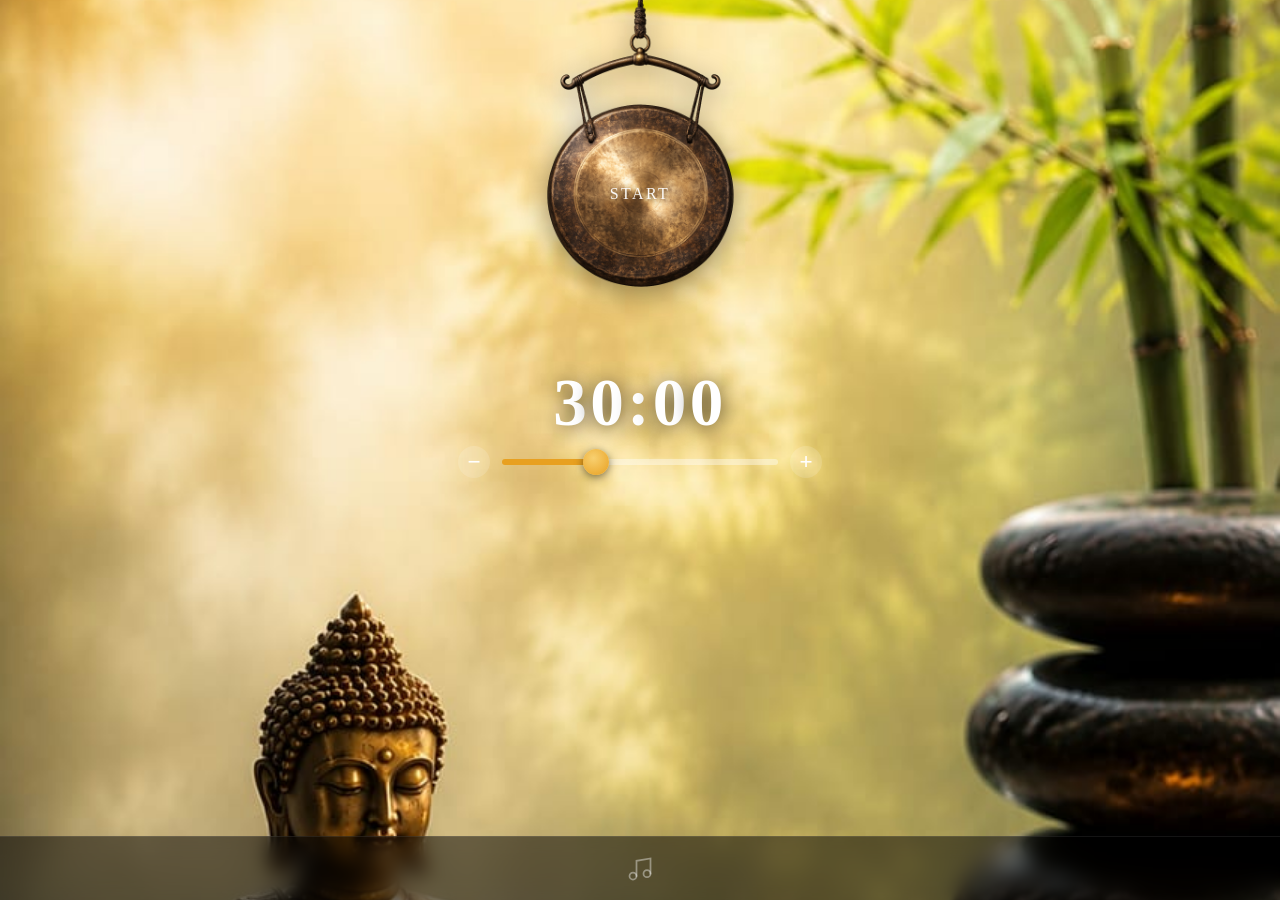
==== index.html @ 26ab7479 "v1.62: Bergmodus verfeinert – Gong-Enthüllung, Sterne-Gradient, Umbenennung zu Erwachen - Gong im Be" ====
<!DOCTYPE html>
<html lang="de">
<head>
  <meta charset="UTF-8">
  <style>html,body{background:#000}</style>
  <meta name="viewport" content="width=device-width, initial-scale=1.0, viewport-fit=cover, user-scalable=no">
  <title>Augenblick</title>
  <!-- PWA -->
  <link rel="manifest" href="manifest.json">
  <meta name="apple-mobile-web-app-capable" content="yes">
  <meta name="apple-mobile-web-app-status-bar-style" content="black">
  <meta name="apple-mobile-web-app-title" content="Augenblick">
  <link rel="apple-touch-icon" href="icon-1024.png">
  <link rel="preload" as="image" href="background.jpg">
  <link rel="preload" as="image" href="berglandschaft_0.1.jpg">
  <meta name="theme-color" content="#1a1a1a">
  <meta name="color-scheme" content="dark">
  <link rel="preconnect" href="https://fonts.googleapis.com">
  <link rel="preconnect" href="https://fonts.gstatic.com" crossorigin>
  <link href="https://fonts.googleapis.com/css2?family=Merriweather:wght@700&display=swap" rel="stylesheet">
  <link rel="stylesheet" href="style.css">
</head>
<body>

  <!-- Hintergrundbild: eigenes Element, Höhe per JS auf screen.height fixiert -->
  <div id="app-bg" aria-hidden="true"></div>

  <!-- Berg-Nacht-Overlay: liegt über dem Hintergrundbild, wird per JS mit Timer aufgehellt -->
  <div id="berg-overlay" aria-hidden="true"></div>
  <!-- Berg-Sterne: eingeblendet zu Beginn, verblassen im Verlauf -->
  <div id="berg-stars" aria-hidden="true"></div>

  <!-- Buddha-Lächeln: blendet über app-bg ein, liegt unter dem Dimm-Overlay -->
  <div id="bg-smile" aria-hidden="true"></div>

  <!-- Dimm-Overlay -->
  <div id="overlay"></div>

  <!-- Buddha-Aura: liegt über dem Dimm-Overlay, leuchtet auch im Dunkeln -->
  <div id="buddha-aura" aria-hidden="true"></div>

  <!-- Menü: Audio-Dateien laden -->
  <div id="audio-menu" class="hidden">
    <div class="menu-content">
      <button id="close-menu" class="menu-close-x" aria-label="Schließen">✕</button>
      <h2>Gong-Sound wählen</h2>
      <p class="menu-hint">Lade deine eigene MP3-Datei</p>
      <label class="upload-btn">
        <input type="file" id="audio-file-input" accept="audio/*">
        MP3 auswählen
      </label>
      <div id="current-audio-name">Kein Klang gewählt</div>
      <button class="demo-btn klang-btn" data-file="Sounds/Klangschale Morgenstern.mp3" data-label="Klangschale Morgenstern">Klangschale Morgenstern</button>
      <button class="demo-btn klang-btn" data-file="Sounds/Klangschale Mittagspause.mp3" data-label="Klangschale Mittagspause">Klangschale Mittagspause</button>
      <button class="demo-btn klang-btn" data-file="Sounds/Klangschale Abendrot.mp3" data-label="Klangschale Abendrot">Klangschale Abendrot</button>
      <div id="ios-mute-hint" style="display:none; background:#2a1f0a; border:1.5px solid #b47832; border-radius:10px; padding:10px 14px; font-size:12px; color:#e8c87a; line-height:1.5; margin-top:12px;">
        📱 <strong>iPhone-Nutzer:</strong> Der seitliche Stummschalter muss <strong>ausgeschaltet</strong> sein (kein orangefarbener Streifen) – sonst ist kein Ton zu hören.
      </div>
      <hr class="menu-divider">
      <h2>Abdunkelung</h2>
      <p class="menu-hint">Dunkelt das Display nach dem Start automatisch ab. Antippen hellt es wieder auf.</p>
      <div id="dim-section">
        <div class="dim-slider-row">
          <span class="dim-end-label">Keine</span>
          <input type="range" id="dim-slider" min="0" max="95" value="85" step="5">
          <span class="dim-end-label">Sehr dunkel</span>
        </div>
        <p id="dim-level-label">Stark</p>
      </div>
      <div id="flicker-section">
        <hr class="menu-divider">
        <label class="flicker-toggle">
          <input type="checkbox" id="flicker-checkbox">
          <span>Lebendige Flamme <span style="font-style:normal">🕯️</span></span>
        </label>
      </div>
      <hr class="menu-divider">
      <label class="flicker-toggle">
        <input type="checkbox" id="zgong-checkbox">
        <span>Zwischen-Gong <span style="font-style:normal">🔔</span></span>
      </label>
      <div id="zgong-slider-section" class="hidden">
        <div class="dim-slider-row">
          <span class="dim-end-label">1 Min</span>
          <input type="range" id="zgong-slider" min="1" max="39" value="20" step="1">
          <span class="dim-end-label" id="zgong-max-label">39 Min</span>
        </div>
        <p id="zgong-value-label">nach 20 Minuten</p>
      </div>
      <hr class="menu-divider">
      <h2>Hintergrund</h2>
      <p class="menu-hint">Hintergrund wählen</p>
      <div id="bg-color-picker">
        <button class="bg-swatch" data-bg="buddha">
          <span class="bg-swatch-color" style="background:url('background.jpg') center/cover"></span>
          <span class="bg-swatch-label">Buddha</span>
        </button>
        <button class="bg-swatch" data-bg="berg">
          <span class="bg-swatch-color" style="background:url('berglandschaft_0.1.jpg') center/cover"></span>
          <span class="bg-swatch-label">Erwachen</span>
        </button>
        <button class="bg-swatch" data-bg="schwarz">
          <span class="bg-swatch-color" style="background:#000"></span>
          <span class="bg-swatch-label">Schwarz</span>
        </button>
        <button class="bg-swatch" data-bg="sehr-dunkel">
          <span class="bg-swatch-color" style="background:#111"></span>
          <span class="bg-swatch-label">Sehr dunkel</span>
        </button>
        <button class="bg-swatch" data-bg="dunkelgrau">
          <span class="bg-swatch-color" style="background:#222"></span>
          <span class="bg-swatch-label">Dunkelgrau</span>
        </button>
        <button class="bg-swatch" data-bg="dunkelblau">
          <span class="bg-swatch-color" style="background:#0a1828"></span>
          <span class="bg-swatch-label">Dunkelblau</span>
        </button>
        <button class="bg-swatch" data-bg="dunkelgruen">
          <span class="bg-swatch-color" style="background:#0d3510"></span>
          <span class="bg-swatch-label">Dunkelgrün</span>
        </button>
        <button class="bg-swatch" data-bg="grasgruen">
          <span class="bg-swatch-color" style="background:#246e1c"></span>
          <span class="bg-swatch-label">Grasgrün</span>
        </button>
        <button class="bg-swatch" data-bg="warmes-gelb">
          <span class="bg-swatch-color" style="background:#c8a400"></span>
          <span class="bg-swatch-label">Warmes Gelb</span>
        </button>
      </div>
      <hr class="menu-divider">
      <button id="update-btn" onclick="checkForUpdate()" class="update-btn">🔄 Auf Update prüfen</button>
      <div id="update-status"></div>
      <div id="app-version"></div>
      <div id="app-imprint">© Tinnituspraxis Seedorf · Ahrensburg</div>
    </div>
  </div>

  <!-- Schallwelle (Farbmodus) -->
  <div class="welle" id="w0"></div>

  <!-- Flammen-Schein (sanftes Pulsieren um das Teelicht) -->
  <div id="flame-glow"></div>

  <!-- Flammen-Flackern (kleines Element direkt auf der Kerzenflamme) -->
  <div id="flame-flicker"></div>

  <!-- Berg-Tap-Layer: fängt alle Taps im Bergmodus ab (Gong ein-/ausblenden) -->
  <div id="berg-tap-layer"></div>

  <!-- Gong: eigenes fixed-Element, damit z-index beim Zwischen-Gong über Overlay gehoben werden kann -->
  <div id="gong-container">
    <div id="gong-cord-left" class="cord"></div>
    <div id="gong-cord-right" class="cord"></div>
    <div id="gong" title="Tippen zum Starten">
      <span id="gong-label">START</span>
    </div>
  </div>

  <!-- Hauptbereich -->
  <main>

    <!-- Timer + Slider – wird per JS zwischen Gong und Nav zentriert -->
    <div id="timer-area">
      <div id="timer-row">
        <div id="timer-spacer"></div>
        <div id="timer-display">
          <span id="timer-text">40:00</span>
        </div>
        <div id="zgong-display" class="hidden">
          <span id="zgong-time">--:--</span>
        </div>
      </div>
      <div id="controls">
        <div class="slider-row">
          <button class="adj-btn" id="minus-btn">−</button>
          <input type="range" id="duration-slider" min="1" max="90" value="40">
          <button class="adj-btn" id="plus-btn">+</button>
        </div>
      </div>
    </div>

  </main>

  <!-- Navigation -->
  <nav id="bottom-nav">
    <button class="nav-btn" id="nav-audio" title="Sound &amp; Abdunkelung">
      <svg viewBox="0 0 24 24"><path d="M9 18V5l12-2v13" stroke="currentColor" stroke-width="1.5" fill="none" stroke-linecap="round"/><circle cx="6" cy="18" r="3" stroke="currentColor" stroke-width="1.5" fill="none"/><circle cx="18" cy="16" r="3" stroke="currentColor" stroke-width="1.5" fill="none"/></svg>
    </button>
  </nav>

  <script src="app.js"></script>
  <script>
    if ('serviceWorker' in navigator) {
      navigator.serviceWorker.register('./sw.js');
    }
  </script>
</body>
</html>
---- style.css ----
html {
  min-height: 100%;
  background-color: #1a1a1a;
  color-scheme: dark;
  overscroll-behavior: none;
}

/* Hintergrundbild: position:fixed, Höhe per JS auf window.screen.height fixiert.
   Dadurch bleibt der Hintergrund stabil wenn Android-Statusbar kurz erscheint. */
#app-bg {
  position: fixed;
  top: 0;
  left: 0;
  width: 100%;
  z-index: 0;
  background: url('background.jpg') center center / cover no-repeat #1a1a1a;
}

/* Berg-Sonnenaufgang: Nacht-Overlay über dem Hintergrundbild */
#berg-overlay {
  position: fixed;
  top: 0; left: 0;
  width: 100%; height: 100%;
  background: #000d18;
  opacity: 0;
  pointer-events: none;
  z-index: 0;
  display: none;
  transition: opacity 1.2s ease;
}

#berg-stars {
  position: fixed;
  top: 0; left: 0;
  width: 100%; height: 100%;
  pointer-events: none;
  z-index: 0;
  opacity: 0;
  display: none;
}

#berg-tap-layer {
  display: none;
  position: fixed;
  inset: 0;
  z-index: 2;
  pointer-events: auto;
}

.berg-star {
  position: absolute;
  background: #fff;
  border-radius: 50%;
}

* {
  margin: 0;
  padding: 0;
  box-sizing: border-box;
  -webkit-tap-highlight-color: transparent;
}

body {
  font-family: 'Georgia', serif;
  background-color: #1a1a1a;
  color: #fff;
  height: 100dvh;
  overflow: hidden;
  display: flex;
  flex-direction: column;
  position: relative;
  user-select: none;
}

/* Buddha-Lächeln: liegt knapp über app-bg, unter dem Overlay */
#bg-smile {
  position: fixed;
  top: 0;
  left: 0;
  width: 100%;
  z-index: 0;
  background: url('background_laecheln_v0.4.jpg') center center / cover no-repeat;
  opacity: 0;
  transition: opacity 1.5s ease-in-out;
  pointer-events: none;
}

/* Buddha-Aura: goldener Heiligenschein, liegt unter dem Overlay (wird mitgedimmt) */
#buddha-aura {
  position: fixed;
  left: var(--aura-x, 28%);
  top: var(--aura-y, 59%);
  width: var(--aura-size, 180px);
  height: var(--aura-size, 180px);
  transform: translate(-50%, -50%);
  border-radius: 50%;
  background: radial-gradient(circle,
    transparent               0%,
    transparent              40%,
    rgba(255, 230, 80, 0.09) 45%,
    rgba(255, 220, 70, 0.40) 50%,
    rgba(255, 210, 60, 0.69) 55%,
    rgba(255, 200, 50, 0.63) 60%,
    rgba(255, 185, 35, 0.29) 68%,
    rgba(255, 170, 25, 0.09) 77%,
    transparent              88%);
  -webkit-mask-image: linear-gradient(to bottom,
    black             0%,
    black            58%,
    rgba(0,0,0,0.20) 78%,
    transparent      92%);
  mask-image: linear-gradient(to bottom,
    black             0%,
    black            58%,
    rgba(0,0,0,0.20) 78%,
    transparent      92%);
  mix-blend-mode: screen;
  pointer-events: none;
  z-index: 49;
  opacity: 0;
  transition: opacity 1.5s ease-in-out;
}

/* Flammen-Schein: liegt zwischen Hintergrund und Inhalt, pulsiert sanft */
#flame-glow {
  position: fixed;
  left: var(--flame-x, 50%);
  top: var(--flame-y, 50%);
  width: var(--flame-size, 240px);
  height: var(--flame-size, 240px);
  border-radius: 50%;
  background: radial-gradient(circle,
    rgba(255, 190, 100, var(--flame-a1, 0.48)) 0%,
    rgba(255, 160, 70, var(--flame-a2, 0.26)) 35%,
    rgba(255, 130, 50, 0.0) 70%);
  pointer-events: none;
  z-index: 0;
  mix-blend-mode: screen;
  animation: flame-pulse 6.5s ease-in-out infinite;
  will-change: opacity, transform;
}

@keyframes flame-pulse {
  0%   { opacity: 0.55; transform: translate(-50%, -50%) scale(1); }
  18%  { opacity: 0.72; transform: translate(-50%, -50%) scale(1.05); }
  37%  { opacity: 0.50; transform: translate(-50%, -50%) scale(0.98); }
  56%  { opacity: 0.68; transform: translate(-50%, -50%) scale(1.03); }
  74%  { opacity: 0.55; transform: translate(-50%, -50%) scale(1); }
  88%  { opacity: 0.65; transform: translate(-50%, -50%) scale(1.02); }
  100% { opacity: 0.55; transform: translate(-50%, -50%) scale(1); }
}

/* Flackernde Kerzenflamme – kleines Element direkt über der Flamme im Bild */
.flicker-toggle {
  display: flex;
  align-items: center;
  gap: 10px;
  color: rgba(212,168,83,0.75);
  font-size: 0.85rem;
  font-style: italic;
  cursor: pointer;
  letter-spacing: 0.05em;
}
.flicker-toggle input[type="checkbox"] {
  width: 18px;
  height: 18px;
  accent-color: #d4a853;
  cursor: pointer;
  flex-shrink: 0;
}

#flame-flicker.hidden { display: none; }

/* Ankerpunkt = Fuß der Flamme, Größe 0 */
#flame-flicker {
  position: fixed;
  left: var(--flame-x, 50%);
  top: var(--flame-y, 50%);
  width: 0;
  height: 0;
  pointer-events: none;
  z-index: 1;
}

/* Flamme wächst von unten nach oben – Fuß bleibt fix */
#flame-flicker::before {
  content: '';
  position: absolute;
  bottom: 0;
  left: 0;
  width: 14px;
  height: 30px;
  transform-origin: bottom center;
  background: radial-gradient(ellipse at 50% 85%,
    rgba(255,245,180,1.00)  0%,
    rgba(255,190, 60, 0.95) 30%,
    rgba(255,110, 10, 0.60) 62%,
    transparent            100%);
  border-radius: 50% 50% 30% 30%;
  filter: blur(1px);
  animation:
    flicker-move 1.8s ease-in-out infinite alternate,
    flicker-fade 2.3s ease-in-out infinite alternate;
  will-change: transform, opacity;
}

@keyframes flicker-move {
  0%   { transform: translateX(-50%) rotate(-1.5deg) scaleY(0.95); }
  18%  { transform: translateX(-50%) rotate( 1.0deg) scaleY(1.04); }
  36%  { transform: translateX(-50%) rotate(-1.0deg) scaleY(0.97); }
  54%  { transform: translateX(-50%) rotate( 1.5deg) scaleY(1.05); }
  72%  { transform: translateX(-50%) rotate(-0.5deg) scaleY(0.94); }
  100% { transform: translateX(-50%) rotate( 1.0deg) scaleY(1.02); }
}

@keyframes flicker-fade {
  0%   { opacity: 0.60; }
  25%  { opacity: 1.00; }
  55%  { opacity: 0.65; }
  80%  { opacity: 0.95; }
  100% { opacity: 0.70; }
}

/* Dimm-Overlay */
#overlay {
  position: fixed;
  inset: 0;
  background: #000;
  z-index: 50;
  cursor: pointer;
  opacity: 0;
  pointer-events: none;
  transition-property: opacity;
  transition-timing-function: ease;
  transition-duration: 3s;
}

/* Audio-Menü */
#audio-menu {
  position: fixed;
  top: -15px;
  left: 0;
  right: 0;
  bottom: 0;
  padding-top: 15px;
  background: rgba(0,0,0,0.85);
  z-index: 100;
  display: flex;
  align-items: center;
  justify-content: center;
}
#audio-menu.hidden { display: none; }

.menu-content,
.menu-content button,
.menu-content input,
.menu-content label {
  font-family: 'Georgia', serif;
}

.menu-close-x {
  position: absolute;
  top: 12px;
  right: 16px;
  background: none;
  border: none;
  color: rgba(255,255,255,0.5);
  font-size: 1.2rem;
  cursor: pointer;
  line-height: 1;
  padding: 4px 8px;
}
.menu-close-x:hover { color: rgba(255,255,255,0.85); }

.menu-content {
  position: relative;
  background: linear-gradient(180deg, #2a3a2a, #1a2a1a);
  border: 1px solid rgba(180,120,50,0.35);
  border-radius: 16px;
  padding: 32px 28px;
  width: 85%;
  max-width: 360px;
  max-height: 88vh;
  overflow-y: auto;
  -webkit-overflow-scrolling: touch;
  text-align: center;
  display: flex;
  flex-direction: column;
  gap: 14px;
}
.menu-content h2 {
  color: #d4a853;
  font-size: 1.15rem;
  font-weight: 400;
  letter-spacing: 0.18em;
  text-transform: uppercase;
}
.menu-hint {
  color: rgba(255,255,255,0.55);
  font-size: 0.85rem;
  font-style: italic;
  margin-top: -6px;
}

/* Einheitlicher Button-Stil */
.menu-btn,
.upload-btn,
.demo-btn {
  display: block;
  background: rgba(180,120,50,0.18);
  border: 1px solid rgba(180,120,50,0.45);
  color: #d4a853;
  padding: 12px 14px;
  border-radius: 10px;
  cursor: pointer;
  font-size: 0.95rem;
  letter-spacing: 0.05em;
  transition: background 0.2s, border-color 0.2s;
}
.menu-btn:active,
.upload-btn:active,
.demo-btn:active {
  background: rgba(180,120,50,0.32);
  border-color: rgba(180,120,50,0.7);
}
.demo-btn.selected {
  background: rgba(180,120,50,0.45);
  border-color: rgba(212,168,83,0.9);
  color: #f4d488;
  box-shadow: inset 0 1px 4px rgba(0,0,0,0.4);
}
.update-btn {
  display: block;
  width: 100%;
  background: rgba(180,120,50,0.12);
  border: 1px solid rgba(180,120,50,0.35);
  color: #c49a45;
  padding: 10px 14px;
  border-radius: 10px;
  cursor: pointer;
  font-size: 0.88rem;
  font-family: 'Georgia', serif;
  margin-top: 4px;
}
.update-btn:disabled { opacity: 0.5; }
#update-status {
  text-align: center;
  font-size: 0.78rem;
  color: rgba(255,255,255,0.55);
  min-height: 18px;
  margin: 6px 0 4px;
}
#app-version {
  text-align: center;
  font-size: 0.7rem;
  color: rgba(255,255,255,0.28);
  margin-top: 14px;
  letter-spacing: 0.5px;
}
#app-imprint {
  text-align: center;
  font-size: 0.75rem;
  color: rgba(255,255,255,0.28);
  margin-top: 4px;
  letter-spacing: 0.3px;
}
.upload-btn input { display: none; }

#current-audio-name {
  color: rgba(255,255,255,0.5);
  font-size: 0.82rem;
  font-style: italic;
  margin-top: -4px;
}

.close-btn {
  background: none;
  border: none;
  color: rgba(255,255,255,0.45);
  padding: 8px;
  cursor: pointer;
  font-size: 0.85rem;
  letter-spacing: 0.15em;
  text-transform: uppercase;
  margin-top: 4px;
}

.menu-divider {
  border: none;
  border-top: 1px solid rgba(180,120,50,0.15);
  margin: 8px 0 4px;
}

.dim-slider-row {
  display: flex;
  align-items: center;
  gap: 12px;
}

.dim-end-label {
  font-size: 0.75rem;
  color: rgba(255,255,255,0.45);
  white-space: nowrap;
  flex-shrink: 0;
  letter-spacing: 0.05em;
}

.dim-slider-row input[type="range"] {
  flex: 1;
}

#dim-level-label {
  text-align: center;
  font-size: 0.85rem;
  color: rgba(212,168,83,0.75);
  font-style: italic;
  margin-top: -4px;
  letter-spacing: 0.05em;
}

/* Hauptbereich */
main {
  position: fixed;
  inset: 0;
  z-index: 1;
  pointer-events: none;
}

/* Gong – eigenes fixed-Element, z-index steuerbar für Zwischen-Gong-Swing */
#gong-container {
  position: fixed;
  top: 0;
  left: 50%;
  transform: translateX(-50%);
  display: flex;
  justify-content: center;
  perspective: 800px;
  pointer-events: none;
  z-index: 1;
}

.cord { display: none; }

#gong {
  position: relative;
  height: var(--gong-height, min(360px, 40dvh));
  width: var(--gong-width, min(312px, 34.7dvh));
  background: url('gong.png') center center / contain no-repeat;
  cursor: pointer;
  pointer-events: auto;
  transform-origin: top center;
  filter: drop-shadow(0 6px 14px rgba(0,0,0,0.4));
  perspective: 600px;
}

/* Label sitzt mittig auf der Scheibe (54% = visuelle Scheibenmitte, skaliert mit Gonghöhe) */
#gong-label {
  position: absolute;
  top: 54%;
  left: 50%;
  transform: translate(-50%, -50%);
  color: rgba(255,255,255,0.95);
  font-size: 1rem;
  letter-spacing: 0.15em;
  font-weight: 300;
  text-shadow: 0 1px 6px rgba(0,0,0,0.9);
}

@keyframes gong-swing {
  0%   { transform: rotateX(0deg);     animation-timing-function: ease-in; }
  13%  { transform: rotateX(-18deg);   animation-timing-function: ease-in-out; }
  28%  { transform: rotateX(13deg);    animation-timing-function: ease-in-out; }
  43%  { transform: rotateX(-9deg);    animation-timing-function: ease-in-out; }
  56%  { transform: rotateX(6deg);     animation-timing-function: ease-in-out; }
  67%  { transform: rotateX(-4deg);    animation-timing-function: ease-in-out; }
  76%  { transform: rotateX(2.5deg);   animation-timing-function: ease-in-out; }
  84%  { transform: rotateX(-1.5deg);  animation-timing-function: ease-in-out; }
  90%  { transform: rotateX(0.8deg);   animation-timing-function: ease-in-out; }
  95%  { transform: rotateX(-0.4deg);  animation-timing-function: ease-out; }
  98%  { transform: rotateX(0.1deg);   animation-timing-function: ease-out; }
  100% { transform: rotateX(0deg); }
}
#gong.swinging {
  animation: gong-swing 4.5s linear forwards;
}

/* Timer-Area: wird per JS zwischen Gong-Unterkante und Buddha-Kopf positioniert */
#timer-area {
  position: absolute;
  left: 0;
  right: 0;
  display: flex;
  flex-direction: column;
  align-items: center;
  justify-content: flex-start;
  padding-top: 4px;
  pointer-events: none;
  z-index: 2;
}

#timer-display {
  text-align: center;
  pointer-events: none;
}
#timer-text {
  font-size: 4.2rem;
  font-weight: 700;
  letter-spacing: 0.05em;
  color: #fff;
  text-shadow: 0 2px 20px rgba(0,0,0,0.7);
}

body.ios #timer-text .digit {
  display: inline-block;
  width: 0.70em;
  text-align: center;
  font-variant-numeric: lining-nums tabular-nums;
  vertical-align: top;
  font-family: 'Merriweather', Georgia, serif;
  font-weight: 700;
}

body.ios #timer-text .colon {
  display: inline-block;
  width: 0.40em;
  text-align: center;
}

/* Zwischen-Gong-Timer iOS: gleiche Fixbreiten-Logik */
body.ios #zgong-time .digit {
  display: inline-block;
  width: 0.70em;
  text-align: center;
  font-variant-numeric: lining-nums tabular-nums;
  vertical-align: top;
}

body.ios #zgong-time .colon {
  display: inline-block;
  width: 0.38em;
  text-align: center;
}

/* Controls – direkt unter dem Timer, fadet bei Meditation aus */
#controls {
  width: 85%;
  max-width: 380px;
  padding: 0 8px;
  pointer-events: auto;
  margin-top: 4px;
  transition: opacity 0.6s ease;
}

.control-row {
  display: flex;
  align-items: center;
  margin-bottom: 12px;
}
.control-label {
  font-size: 0.75rem;
  letter-spacing: 0.12em;
  color: rgba(255,255,255,0.85);
}

.slider-row {
  display: flex;
  align-items: center;
  gap: 12px;
}

.adj-btn {
  width: 32px;
  height: 32px;
  border-radius: 50%;
  background: rgba(255,255,255,0.15);
  border: none;
  color: #fff;
  font-size: 1.4rem;
  cursor: pointer;
  display: flex;
  align-items: center;
  justify-content: center;
  flex-shrink: 0;
  transition: background 0.2s;
}
.adj-btn:active { background: rgba(255,255,255,0.3); }

input[type="range"] {
  flex: 1;
  -webkit-appearance: none;
  height: 6px;
  background: linear-gradient(90deg, #e8a020 var(--progress, 43%), rgba(255,255,255,0.4) var(--progress, 43%));
  border-radius: 3px;
  outline: none;
}
input[type="range"]::-webkit-slider-thumb {
  -webkit-appearance: none;
  width: 26px;
  height: 26px;
  border-radius: 50%;
  background: radial-gradient(circle at 40% 35%, #f8d070, #e8a020);
  box-shadow: 0 2px 8px rgba(0,0,0,0.5);
  cursor: pointer;
}


/* Navigation */
#bottom-nav {
  position: fixed;
  bottom: 0;
  left: 0;
  right: 0;
  height: calc(64px + env(safe-area-inset-bottom));
  padding-bottom: env(safe-area-inset-bottom);
  background: rgba(0,0,0,0.5);
  backdrop-filter: blur(10px);
  border-top: 1px solid rgba(255,255,255,0.08);
  display: flex;
  align-items: center;
  justify-content: space-around;
  z-index: 10;
  transition: opacity 1.2s ease;
}

/* Während Meditation: Nav-Streifen sanft ausblenden */
body.running #bottom-nav {
  opacity: 0;
  pointer-events: none;
}

.nav-btn {
  background: none;
  border: none;
  color: rgba(255,255,255,0.4);
  cursor: pointer;
  padding: 8px;
  display: flex;
  flex-direction: column;
  align-items: center;
  gap: 4px;
  transition: color 0.2s;
}
.nav-btn svg {
  width: 28px;
  height: 28px;
}
.nav-btn.active { color: rgba(255,255,255,0.9); }
.nav-btn:active { color: #d4a853; }

/* Läuft: Slider fadet aus, Timer-Position bleibt unverändert */
body.running #controls {
  opacity: 0;
  pointer-events: none;
}

/* Zwischen-Gong: 3-Spalten-Grid damit Haupttimer immer mittig bleibt */
#timer-row {
  display: grid;
  grid-template-columns: 1fr auto 1fr;
  align-items: baseline;
  width: 100%;
}

/* Zwischen-Gong Anzeige rechts neben dem Haupttimer */
#zgong-display {
  display: inline-block;
  position: relative;
  margin-left: 16px;
}
#zgong-display.hidden { display: none; }

#zgong-time {
  display: block;
  font-family: 'Georgia', serif;
  font-size: 1.55rem;
  font-weight: 700;
  color: rgba(255,220,140,0.85);
  letter-spacing: 0.04em;
  text-shadow: 0 1px 8px rgba(0,0,0,0.6);
  white-space: nowrap;
}

/* Zwischen-Gong Menü: Slider-Sektion */
#zgong-slider-section {
  display: flex;
  flex-direction: column;
  gap: 8px;
}
#zgong-slider-section.hidden { display: none; }

#zgong-value-label {
  text-align: center;
  font-size: 0.85rem;
  color: rgba(212,168,83,0.75);
  font-style: italic;
  margin-top: -4px;
  letter-spacing: 0.05em;
}

/* Schallwelle beim Gong-Antippen (Farbmodus) */
.welle {
  position: fixed;
  border-radius: 50%;
  border: none;
  background: transparent;
  box-shadow: 0 0 10px 4px rgba(255, 220, 130, 0.32);
  filter: blur(3px);
  transform: translate(-50%, -50%) scale(1);
  opacity: 0;
  pointer-events: none;
  z-index: 10;
}

@keyframes welle-aus {
  0%   { transform: translate(-50%, -50%) scale(1);    opacity: 0.45; }
  50%  { opacity: 0.22; }
  100% { transform: translate(-50%, -50%) scale(1.55); opacity: 0; }
}

.welle.aktiv { animation: welle-aus 3.5s ease-out forwards; }

/* Gong ohne Halterung – bei einfarbigem Hintergrund */
#gong.farbmodus {
  background-image: url('gong_ohne_halter.png');
}

/* Hintergrundfarbe-Picker */
#bg-color-picker {
  display: grid;
  grid-template-columns: repeat(4, 1fr);
  gap: 8px;
}

.bg-swatch {
  display: flex;
  flex-direction: column;
  align-items: center;
  gap: 5px;
  background: none;
  border: 2px solid transparent;
  border-radius: 10px;
  padding: 6px 4px;
  cursor: pointer;
  transition: border-color 0.2s;
}

.bg-swatch-color {
  width: 44px;
  height: 44px;
  border-radius: 8px;
  border: 1px solid rgba(255,255,255,0.15);
  display: block;
  flex-shrink: 0;
}

.bg-swatch-label {
  font-size: 0.62rem;
  color: rgba(255,255,255,0.5);
  letter-spacing: 0.03em;
  text-align: center;
  line-height: 1.2;
  font-family: 'Georgia', serif;
}

.bg-swatch.selected {
  border-color: rgba(212,168,83,0.85);
}

.bg-swatch.selected .bg-swatch-label {
  color: #d4a853;
}
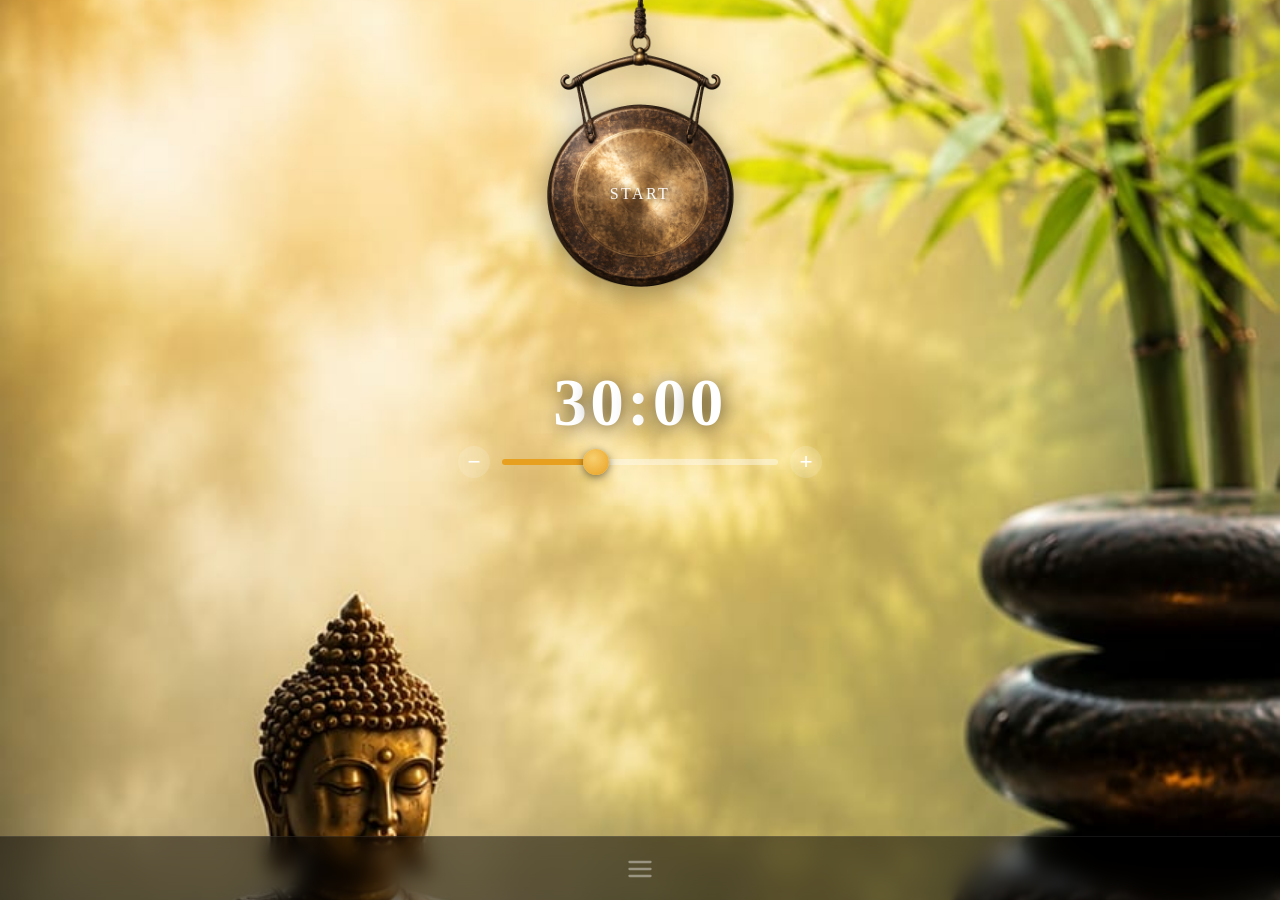
==== commit a2a82092: "v1.79: Menü-Icon auf Hamburger (drei Striche) geändert Noten-Symbol durch klassisches Hamburger-Menü" ====
--- a/index.html
+++ b/index.html
@@ -13,6 +13,7 @@
   <link rel="apple-touch-icon" href="icon-1024.png">
   <link rel="preload" as="image" href="background.jpg">
   <link rel="preload" as="image" href="berglandschaft_0.1.jpg">
+  <link rel="preload" as="image" href="meer_0.2.jpg">
   <meta name="theme-color" content="#1a1a1a">
   <meta name="color-scheme" content="dark">
   <link rel="preconnect" href="https://fonts.googleapis.com">
@@ -57,24 +58,6 @@
         📱 <strong>iPhone-Nutzer:</strong> Der seitliche Stummschalter muss <strong>ausgeschaltet</strong> sein (kein orangefarbener Streifen) – sonst ist kein Ton zu hören.
       </div>
       <hr class="menu-divider">
-      <h2>Abdunkelung</h2>
-      <p class="menu-hint">Dunkelt das Display nach dem Start automatisch ab. Antippen hellt es wieder auf.</p>
-      <div id="dim-section">
-        <div class="dim-slider-row">
-          <span class="dim-end-label">Keine</span>
-          <input type="range" id="dim-slider" min="0" max="95" value="85" step="5">
-          <span class="dim-end-label">Sehr dunkel</span>
-        </div>
-        <p id="dim-level-label">Stark</p>
-      </div>
-      <div id="flicker-section">
-        <hr class="menu-divider">
-        <label class="flicker-toggle">
-          <input type="checkbox" id="flicker-checkbox">
-          <span>Lebendige Flamme <span style="font-style:normal">🕯️</span></span>
-        </label>
-      </div>
-      <hr class="menu-divider">
       <label class="flicker-toggle">
         <input type="checkbox" id="zgong-checkbox">
         <span>Zwischen-Gong <span style="font-style:normal">🔔</span></span>
@@ -88,6 +71,23 @@
         <p id="zgong-value-label">nach 20 Minuten</p>
       </div>
       <hr class="menu-divider">
+      <label class="flicker-toggle">
+        <input type="checkbox" id="timer-dim-checkbox">
+        <span>Timeranzeige abdunkeln <span style="font-style:normal">🕐</span></span>
+      </label>
+      <p class="menu-hint" style="margin-top:4px">Timer tritt nach ein paar Sekunden zurück. Antippen hellt ihn kurz auf.</p>
+      <hr class="menu-divider">
+      <h2>Display abdunkeln</h2>
+      <p class="menu-hint">Dunkelt das Display während der Meditation ab. Antippen hellt es wieder auf.</p>
+      <div id="dim-section">
+        <div class="dim-slider-row">
+          <span class="dim-end-label">Aus</span>
+          <input type="range" id="dim-slider" min="0" max="95" value="85" step="5">
+          <span class="dim-end-label">Sehr dunkel</span>
+        </div>
+        <p id="dim-level-label">Stark</p>
+      </div>
+      <hr class="menu-divider">
       <h2>Hintergrund</h2>
       <p class="menu-hint">Hintergrund wählen</p>
       <div id="bg-color-picker">
@@ -99,6 +99,10 @@
           <span class="bg-swatch-color" style="background:url('berglandschaft_0.1.jpg') center/cover"></span>
           <span class="bg-swatch-label">Erwachen</span>
         </button>
+        <button class="bg-swatch" data-bg="meer">
+          <span class="bg-swatch-color" style="background:url('meer_0.2.jpg') center/cover"></span>
+          <span class="bg-swatch-label">Abendrot</span>
+        </button>
         <button class="bg-swatch" data-bg="schwarz">
           <span class="bg-swatch-color" style="background:#000"></span>
           <span class="bg-swatch-label">Schwarz</span>
@@ -125,8 +129,15 @@
         </button>
         <button class="bg-swatch" data-bg="warmes-gelb">
           <span class="bg-swatch-color" style="background:#c8a400"></span>
-          <span class="bg-swatch-label">Warmes Gelb</span>
-        </button>
+          <span class="bg-swatch-label">Gelb</span>
+        </button>
+      </div>
+      <div id="flicker-section">
+        <hr class="menu-divider">
+        <label class="flicker-toggle">
+          <input type="checkbox" id="flicker-checkbox">
+          <span>Lebendige Flamme <span style="font-style:normal">🕯️</span></span>
+        </label>
       </div>
       <hr class="menu-divider">
       <button id="update-btn" onclick="checkForUpdate()" class="update-btn">🔄 Auf Update prüfen</button>
@@ -145,8 +156,14 @@
   <!-- Flammen-Flackern (kleines Element direkt auf der Kerzenflamme) -->
   <div id="flame-flicker"></div>
 
-  <!-- Berg-Tap-Layer: fängt alle Taps im Bergmodus ab (Gong ein-/ausblenden) -->
+  <!-- Immersiv-Tap-Layer: fängt Taps in Berg- und Meeresmodus ab -->
   <div id="berg-tap-layer"></div>
+
+  <!-- Meer-Sonnenuntergang -->
+  <div id="meer-overlay" aria-hidden="true"></div>
+  <div id="meer-sun-wrap" aria-hidden="true"><div id="meer-aura"></div><div id="meer-sun"></div></div>
+  <div id="meer-sun-reflection" aria-hidden="true"></div>
+  <div id="meer-water-color" aria-hidden="true"></div>
 
   <!-- Gong: eigenes fixed-Element, damit z-index beim Zwischen-Gong über Overlay gehoben werden kann -->
   <div id="gong-container">
@@ -185,7 +202,7 @@
   <!-- Navigation -->
   <nav id="bottom-nav">
     <button class="nav-btn" id="nav-audio" title="Sound &amp; Abdunkelung">
-      <svg viewBox="0 0 24 24"><path d="M9 18V5l12-2v13" stroke="currentColor" stroke-width="1.5" fill="none" stroke-linecap="round"/><circle cx="6" cy="18" r="3" stroke="currentColor" stroke-width="1.5" fill="none"/><circle cx="18" cy="16" r="3" stroke="currentColor" stroke-width="1.5" fill="none"/></svg>
+      <svg viewBox="0 0 24 24"><line x1="3" y1="6" x2="21" y2="6" stroke="currentColor" stroke-width="2" stroke-linecap="round"/><line x1="3" y1="12" x2="21" y2="12" stroke="currentColor" stroke-width="2" stroke-linecap="round"/><line x1="3" y1="18" x2="21" y2="18" stroke="currentColor" stroke-width="2" stroke-linecap="round"/></svg>
     </button>
   </nav>
 
--- a/style.css
+++ b/style.css
@@ -45,6 +45,72 @@
   inset: 0;
   z-index: 2;
   pointer-events: auto;
+}
+
+#meer-overlay {
+  position: fixed;
+  inset: 0;
+  background: #000;
+  opacity: 0;
+  pointer-events: none;
+  z-index: 1;
+  display: none;
+  transition: opacity 1.2s ease;
+}
+
+/* Container schneidet die Sonne an der Horizontlinie ab (Unterkante = Horizont) */
+#meer-sun-wrap {
+  position: fixed;
+  top: 0;
+  left: 0;
+  width: 100%;
+  pointer-events: none;
+  z-index: 1;
+  display: none;
+  overflow: hidden;
+}
+
+/* Aura: großer weicher Lichthof hinter der Sonne, wächst beim Untergang */
+#meer-aura {
+  position: absolute;
+  left: 50%;
+  transform: translateX(-50%);
+  border-radius: 50%;
+  filter: blur(30px);
+  transition: bottom 1s linear, width 1s linear, height 1s linear;
+}
+
+/* Sonne: ein rundes Element, der Radial-Gradient erzeugt Ball + Glühen selbst */
+#meer-sun {
+  position: absolute;
+  left: 50%;
+  transform: translateX(-50%);
+  width: 300px;
+  height: 300px;
+  border-radius: 50%;
+  filter: blur(2px);
+  transition: bottom 1s linear;
+}
+
+/* Wasserfarb-Layer: warm orange → dunkles Weinrot unterhalb des Horizonts */
+#meer-water-color {
+  position: fixed;
+  left: 0;
+  width: 100%;
+  pointer-events: none;
+  z-index: 2;
+  display: none;
+}
+
+/* Lichtstreifen auf dem Wasser unterhalb des Horizonts */
+#meer-sun-reflection {
+  position: fixed;
+  pointer-events: none;
+  z-index: 1;
+  display: none;
+  width: 90px;
+  filter: blur(8px);
+  transform: translateX(-50%);
 }
 
 .berg-star {
@@ -728,6 +794,8 @@
 #bg-color-picker {
   display: grid;
   grid-template-columns: repeat(4, 1fr);
+  grid-auto-rows: 74px;        /* feste Reihenhöhe – alle Kästchen exakt gleich groß */
+  align-items: start;          /* Inhalt oben verankert, auch bei 2-zeiligem Label */
   gap: 8px;
 }
 
@@ -742,24 +810,31 @@
   padding: 6px 4px;
   cursor: pointer;
   transition: border-color 0.2s;
+  min-width: 0;
+  width: 100%;
+  box-sizing: border-box;
 }
 
 .bg-swatch-color {
   width: 44px;
   height: 44px;
   border-radius: 8px;
-  border: 1px solid rgba(255,255,255,0.15);
+  /* Kräftiger Rahmen: sonst verschmelzen dunkle Kästchen mit dem Hintergrund
+     und wirken kleiner als helle (Grasgrün, Gelb) */
+  border: 1px solid rgba(255,255,255,0.55);
+  box-shadow: inset 0 0 0 1px rgba(0,0,0,0.4);
   display: block;
   flex-shrink: 0;
 }
 
 .bg-swatch-label {
-  font-size: 0.62rem;
+  font-size: 0.58rem;
   color: rgba(255,255,255,0.5);
   letter-spacing: 0.03em;
   text-align: center;
-  line-height: 1.2;
+  line-height: 1.15;
   font-family: 'Georgia', serif;
+  max-width: 100%;
 }
 
 .bg-swatch.selected {
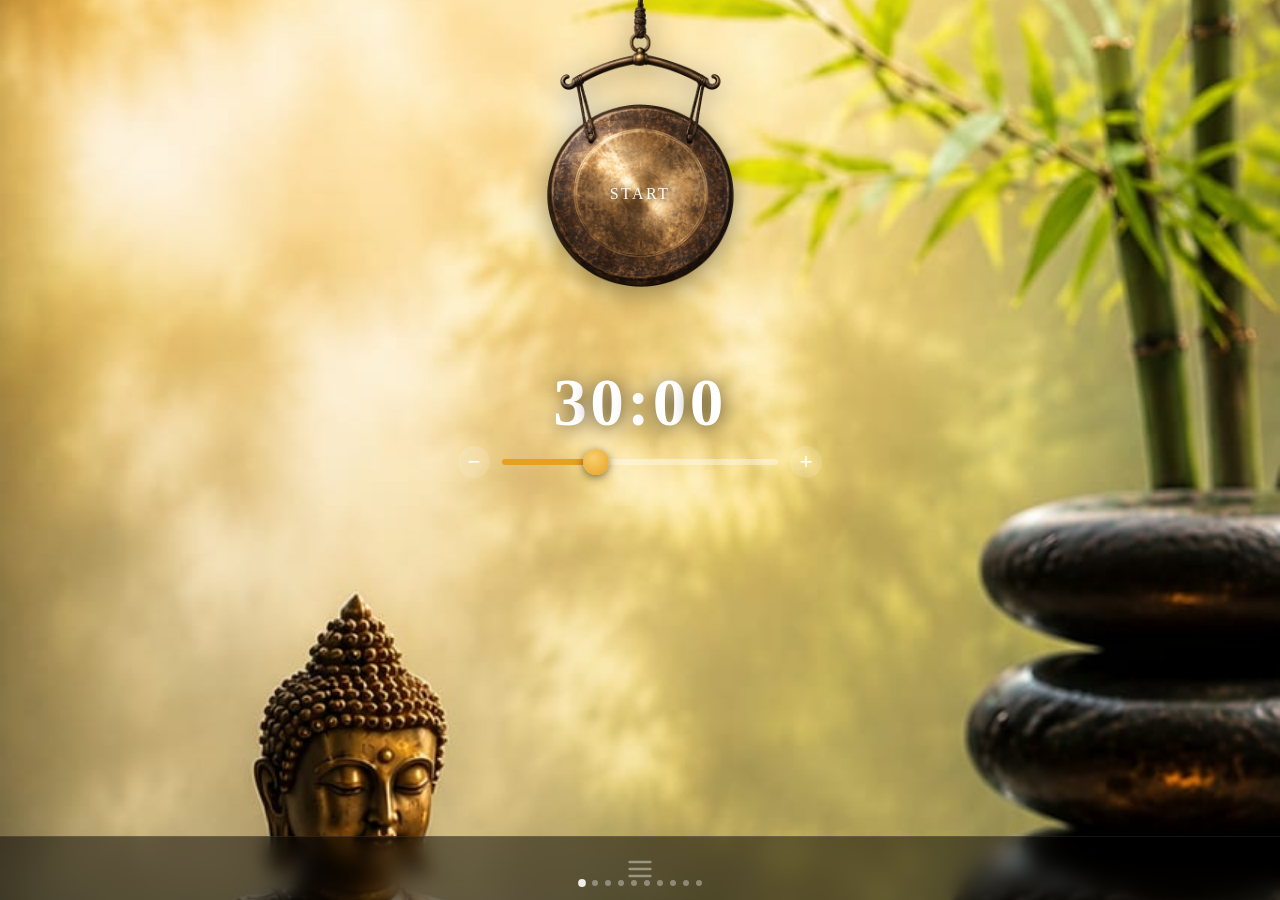
==== commit 41dba62a: "v1.82: Hintergrund-Karussell mit Wischen + Seiten-Punkten Wischen in der Hauptansicht (nur im Ruhezu" ====
--- a/index.html
+++ b/index.html
@@ -26,6 +26,9 @@
   <!-- Hintergrundbild: eigenes Element, Höhe per JS auf screen.height fixiert -->
   <div id="app-bg" aria-hidden="true"></div>
 
+  <!-- Slide-Ebene: hält den hereingleitenden Hintergrund beim Wischen -->
+  <div id="bg-slide" aria-hidden="true"></div>
+
   <!-- Berg-Nacht-Overlay: liegt über dem Hintergrundbild, wird per JS mit Timer aufgehellt -->
   <div id="berg-overlay" aria-hidden="true"></div>
   <!-- Berg-Sterne: eingeblendet zu Beginn, verblassen im Verlauf -->
@@ -165,6 +168,9 @@
   <div id="meer-sun-reflection" aria-hidden="true"></div>
   <div id="meer-water-color" aria-hidden="true"></div>
 
+  <!-- Seiten-Pünktchen: zeigen Position im Hintergrund-Karussell, blenden beim Start aus -->
+  <div id="bg-dots" aria-hidden="true"></div>
+
   <!-- Gong: eigenes fixed-Element, damit z-index beim Zwischen-Gong über Overlay gehoben werden kann -->
   <div id="gong-container">
     <div id="gong-cord-left" class="cord"></div>
--- a/style.css
+++ b/style.css
@@ -14,6 +14,48 @@
   width: 100%;
   z-index: 0;
   background: url('background.jpg') center center / cover no-repeat #1a1a1a;
+}
+
+/* Slide-Ebene fürs Wischen: gleiche Geometrie wie #app-bg, standardmäßig rechts außerhalb */
+#bg-slide {
+  position: fixed;
+  top: 0;
+  left: 0;
+  width: 100%;
+  z-index: 0;
+  background-position: center center;
+  background-size: cover;
+  background-repeat: no-repeat;
+  transform: translateX(100%);
+  pointer-events: none;
+}
+
+/* Seiten-Pünktchen: Karussell-Position, blenden beim Meditieren aus (wie der Gong) */
+#bg-dots {
+  position: fixed;
+  left: 0;
+  right: 0;
+  bottom: 14px;
+  display: flex;
+  justify-content: center;
+  gap: 7px;
+  z-index: 48;
+  pointer-events: none;
+  transition: opacity 1.5s ease;
+}
+#bg-dots .bg-dot {
+  width: 6px;
+  height: 6px;
+  border-radius: 50%;
+  background: rgba(255, 255, 255, 0.35);
+  transition: background 0.3s ease, transform 0.3s ease;
+}
+#bg-dots .bg-dot.active {
+  background: rgba(255, 255, 255, 0.9);
+  transform: scale(1.3);
+}
+body.running #bg-dots {
+  opacity: 0;
 }
 
 /* Berg-Sonnenaufgang: Nacht-Overlay über dem Hintergrundbild */
@@ -480,7 +522,7 @@
   font-size: 0.85rem;
   color: rgba(212,168,83,0.75);
   font-style: italic;
-  margin-top: -4px;
+  margin-top: 10px;
   letter-spacing: 0.05em;
 }
 
@@ -750,7 +792,6 @@
 #zgong-slider-section {
   display: flex;
   flex-direction: column;
-  gap: 8px;
 }
 #zgong-slider-section.hidden { display: none; }
 
@@ -759,7 +800,7 @@
   font-size: 0.85rem;
   color: rgba(212,168,83,0.75);
   font-style: italic;
-  margin-top: -4px;
+  margin-top: 10px;
   letter-spacing: 0.05em;
 }
 
